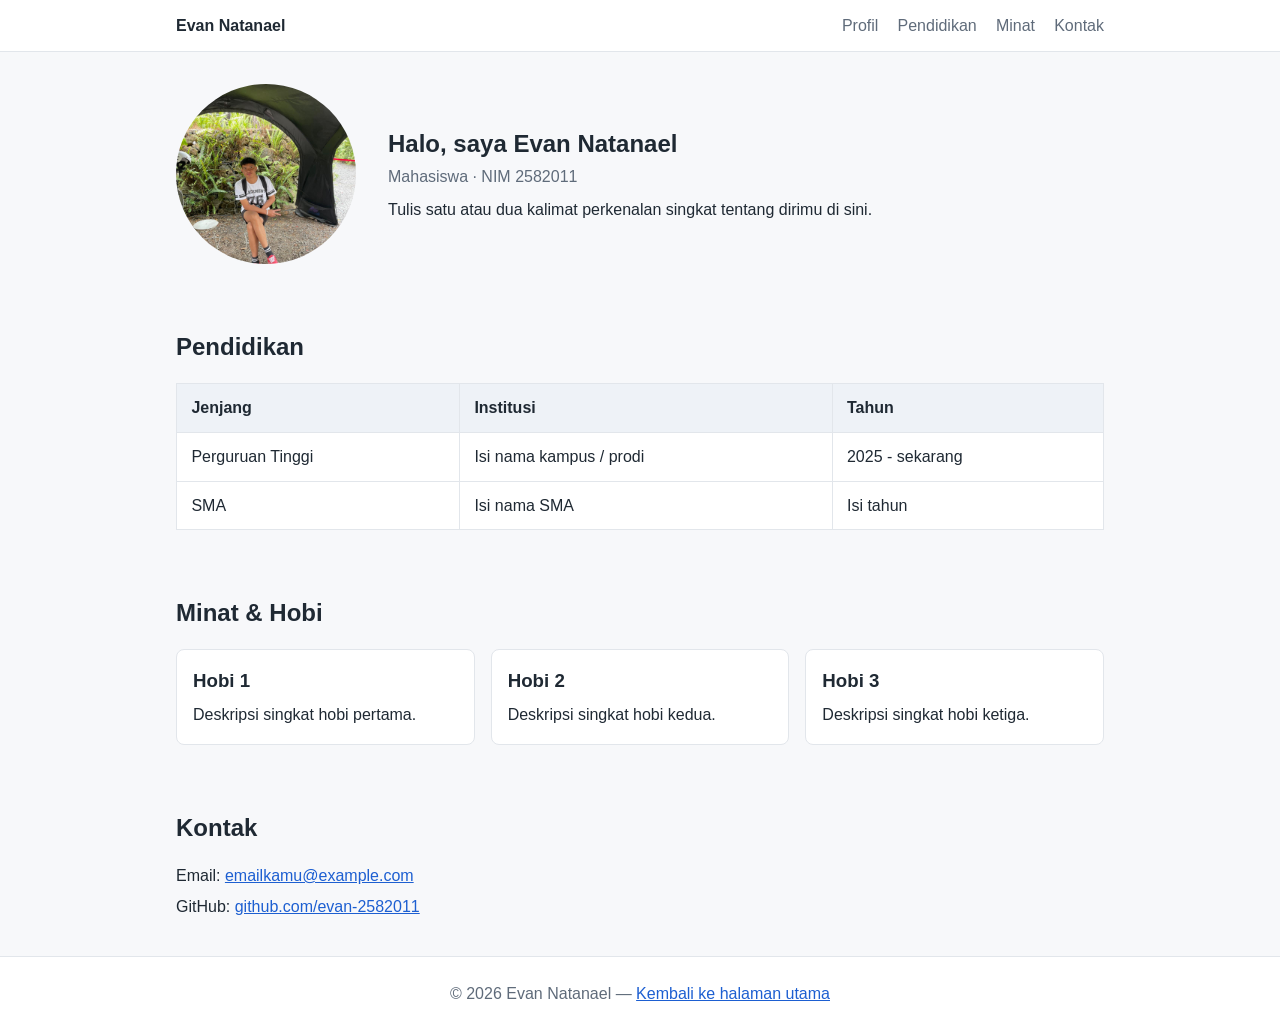
==== AboutMe-responsive.html @ edb0015f "Add files via upload" ====
<!DOCTYPE html>
<html lang="id">
<head>
  <meta charset="UTF-8">
  <meta name="viewport" content="width=device-width, initial-scale=1.0">
  <title>About Me - Evan Natanael</title>
  <link rel="stylesheet" href="style.css">
</head>
<body>

  <header class="site-header">
    <nav class="nav">
      <a class="brand" href="index.html">Evan Natanael</a>
      <ul class="nav-links">
        <li><a href="#profil">Profil</a></li>
        <li><a href="#pendidikan">Pendidikan</a></li>
        <li><a href="#minat">Minat</a></li>
        <li><a href="#kontak">Kontak</a></li>
      </ul>
    </nav>
  </header>

  <main>
    <section class="hero" id="profil">
      <img class="photo" src="foto.jpg" alt="Foto Evan Natanael">
      <div class="hero-text">
        <h1>Halo, saya Evan Natanael</h1>
        <p class="subtitle">Mahasiswa &middot; NIM 2582011</p>
        <p>Tulis satu atau dua kalimat perkenalan singkat tentang dirimu di sini.</p>
      </div>
    </section>

    <section id="pendidikan">
      <h2>Pendidikan</h2>
      <table>
        <thead>
          <tr><th>Jenjang</th><th>Institusi</th><th>Tahun</th></tr>
        </thead>
        <tbody>
          <tr><td>Perguruan Tinggi</td><td>Isi nama kampus / prodi</td><td>2025 - sekarang</td></tr>
          <tr><td>SMA</td><td>Isi nama SMA</td><td>Isi tahun</td></tr>
        </tbody>
      </table>
    </section>

    <section id="minat">
      <h2>Minat &amp; Hobi</h2>
      <div class="cards">
        <article class="card">
          <h3>Hobi 1</h3>
          <p>Deskripsi singkat hobi pertama.</p>
        </article>
        <article class="card">
          <h3>Hobi 2</h3>
          <p>Deskripsi singkat hobi kedua.</p>
        </article>
        <article class="card">
          <h3>Hobi 3</h3>
          <p>Deskripsi singkat hobi ketiga.</p>
        </article>
      </div>
    </section>

    <section id="kontak">
      <h2>Kontak</h2>
      <ul class="contact">
        <li>Email: <a href="mailto:emailkamu@example.com">emailkamu@example.com</a></li>
        <li>GitHub: <a href="https://github.com/evan-2582011">github.com/evan-2582011</a></li>
      </ul>
    </section>
  </main>

  <footer class="site-footer">
    <p>&copy; 2026 Evan Natanael &mdash; <a href="index.html">Kembali ke halaman utama</a></p>
  </footer>

</body>
</html>
---- style.css ----
/* ===== Reset & dasar ===== */
* { box-sizing: border-box; margin: 0; padding: 0; }

:root {
  --bg: #f7f8fa;
  --surface: #ffffff;
  --text: #1f2933;
  --muted: #5f6b7a;
  --accent: #1d5fd1;
  --border: #e2e6eb;
}

body {
  font-family: "Segoe UI", Arial, sans-serif;
  line-height: 1.6;
  color: var(--text);
  background: var(--bg);
}

a { color: var(--accent); }

/* ===== Header & navigasi ===== */
.site-header {
  background: var(--surface);
  border-bottom: 1px solid var(--border);
  position: sticky;
  top: 0;
  z-index: 10;
}

.nav {
  max-width: 960px;
  margin: 0 auto;
  padding: 0.8rem 1rem;
  display: flex;
  flex-wrap: wrap;
  align-items: center;
  justify-content: space-between;
  gap: 0.5rem;
}

.brand { font-weight: 700; text-decoration: none; color: var(--text); }

.nav-links { list-style: none; display: flex; gap: 1.2rem; }
.nav-links a { text-decoration: none; color: var(--muted); }
.nav-links a:hover { color: var(--accent); }

/* ===== Konten ===== */
main { max-width: 960px; margin: 0 auto; padding: 0 1rem; }
section { padding: 2rem 0; }
h2 { margin-bottom: 1rem; }

/* ===== Hero ===== */
.hero {
  display: flex;
  align-items: center;
  gap: 2rem;
}

.photo {
  width: 180px;
  height: 180px;
  border-radius: 50%;
  object-fit: cover;
  background: var(--border);
  flex-shrink: 0;
}

.subtitle { color: var(--muted); margin-bottom: 0.5rem; }

/* ===== Tabel ===== */
table {
  width: 100%;
  border-collapse: collapse;
  background: var(--surface);
}
th, td { padding: 0.7rem 0.9rem; border: 1px solid var(--border); text-align: left; }
th { background: #eef2f7; }

/* ===== Kartu ===== */
.cards {
  display: grid;
  grid-template-columns: repeat(3, 1fr);
  gap: 1rem;
}
.card {
  background: var(--surface);
  border: 1px solid var(--border);
  border-radius: 8px;
  padding: 1rem;
}
.card h3 { margin-bottom: 0.4rem; }

/* ===== Kontak & footer ===== */
.contact { list-style: none; }
.contact li { margin-bottom: 0.3rem; }

.site-footer {
  text-align: center;
  padding: 1.5rem 1rem;
  border-top: 1px solid var(--border);
  color: var(--muted);
  background: var(--surface);
}

/* ===== Responsive: tablet ===== */
@media (max-width: 768px) {
  .cards { grid-template-columns: repeat(2, 1fr); }
}

/* ===== Responsive: HP ===== */
@media (max-width: 600px) {
  .nav { flex-direction: column; align-items: flex-start; }
  .nav-links { gap: 0.9rem; flex-wrap: wrap; }

  .hero { flex-direction: column; text-align: center; }
  .photo { width: 140px; height: 140px; }

  .cards { grid-template-columns: 1fr; }

  th, td { padding: 0.5rem; font-size: 0.9rem; }
}
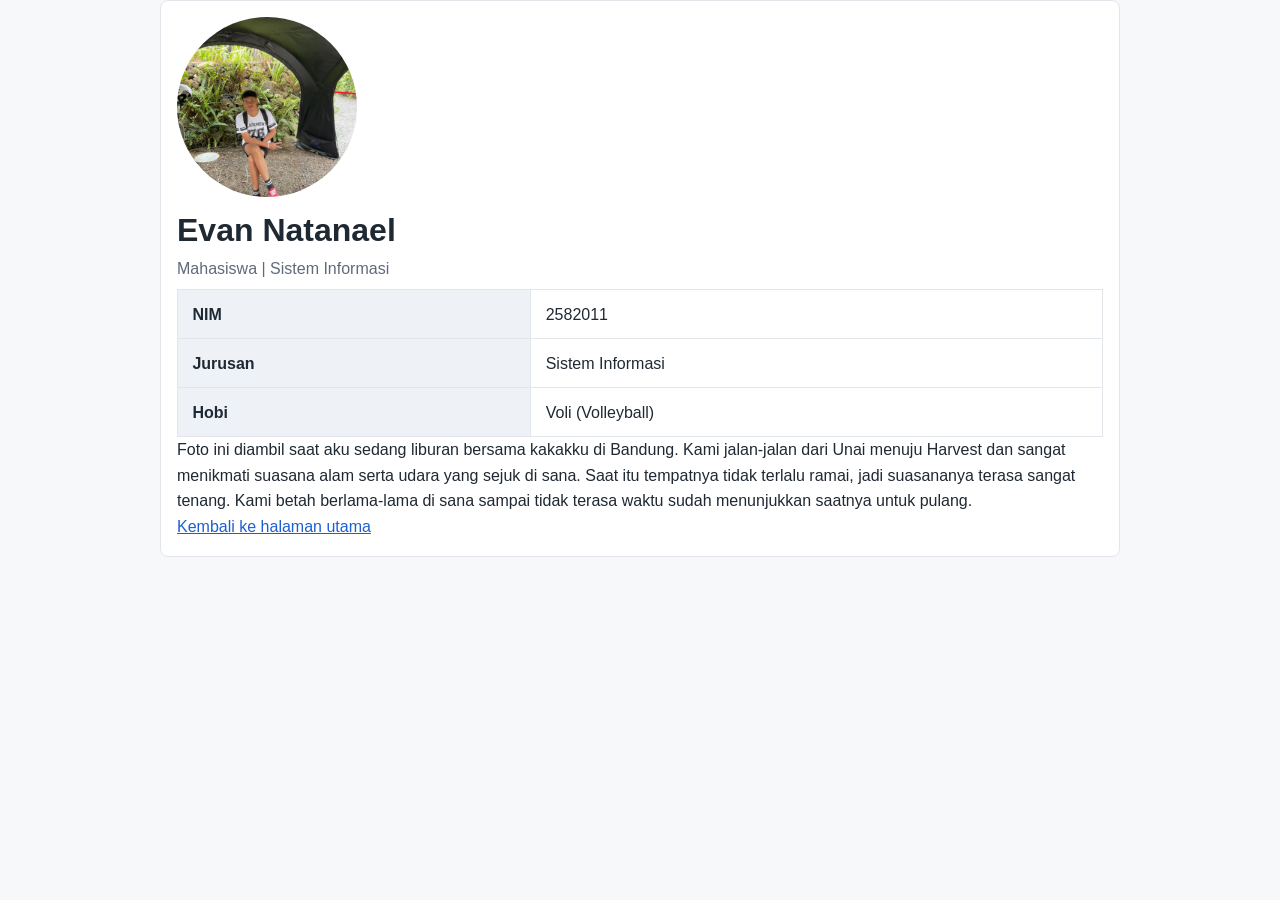
==== commit 11128a64: "html to AboutMe-responsive.html" ====
--- a/AboutMe-responsive.html
+++ b/AboutMe-responsive.html
@@ -8,71 +8,28 @@
 </head>
 <body>
 
-  <header class="site-header">
-    <nav class="nav">
-      <a class="brand" href="index.html">Evan Natanael</a>
-      <ul class="nav-links">
-        <li><a href="#profil">Profil</a></li>
-        <li><a href="#pendidikan">Pendidikan</a></li>
-        <li><a href="#minat">Minat</a></li>
-        <li><a href="#kontak">Kontak</a></li>
-      </ul>
-    </nav>
-  </header>
+  <main class="card">
+    <img class="photo" src="foto.jpg" alt="Foto Evan Natanael">
 
-  <main>
-    <section class="hero" id="profil">
-      <img class="photo" src="foto.jpg" alt="Foto Evan Natanael">
-      <div class="hero-text">
-        <h1>Halo, saya Evan Natanael</h1>
-        <p class="subtitle">Mahasiswa &middot; NIM 2582011</p>
-        <p>Tulis satu atau dua kalimat perkenalan singkat tentang dirimu di sini.</p>
-      </div>
-    </section>
+    <h1>Evan Natanael</h1>
+    <p class="subtitle">Mahasiswa | Sistem Informasi</p>
 
-    <section id="pendidikan">
-      <h2>Pendidikan</h2>
-      <table>
-        <thead>
-          <tr><th>Jenjang</th><th>Institusi</th><th>Tahun</th></tr>
-        </thead>
-        <tbody>
-          <tr><td>Perguruan Tinggi</td><td>Isi nama kampus / prodi</td><td>2025 - sekarang</td></tr>
-          <tr><td>SMA</td><td>Isi nama SMA</td><td>Isi tahun</td></tr>
-        </tbody>
-      </table>
-    </section>
+    <table>
+      <tr><th>NIM</th><td>2582011</td></tr>
+      <tr><th>Jurusan</th><td>Sistem Informasi</td></tr>
+      <tr><th>Hobi</th><td>Voli (Volleyball)</td></tr>
+    </table>
 
-    <section id="minat">
-      <h2>Minat &amp; Hobi</h2>
-      <div class="cards">
-        <article class="card">
-          <h3>Hobi 1</h3>
-          <p>Deskripsi singkat hobi pertama.</p>
-        </article>
-        <article class="card">
-          <h3>Hobi 2</h3>
-          <p>Deskripsi singkat hobi kedua.</p>
-        </article>
-        <article class="card">
-          <h3>Hobi 3</h3>
-          <p>Deskripsi singkat hobi ketiga.</p>
-        </article>
-      </div>
-    </section>
+    <p class="story">
+      Foto ini diambil saat aku sedang liburan bersama kakakku di Bandung.
+      Kami jalan-jalan dari Unai menuju Harvest dan sangat menikmati suasana
+      alam serta udara yang sejuk di sana. Saat itu tempatnya tidak terlalu
+      ramai, jadi suasananya terasa sangat tenang. Kami betah berlama-lama di
+      sana sampai tidak terasa waktu sudah menunjukkan saatnya untuk pulang.
+    </p>
 
-    <section id="kontak">
-      <h2>Kontak</h2>
-      <ul class="contact">
-        <li>Email: <a href="mailto:emailkamu@example.com">emailkamu@example.com</a></li>
-        <li>GitHub: <a href="https://github.com/evan-2582011">github.com/evan-2582011</a></li>
-      </ul>
-    </section>
+    <p class="back"><a href="index.html">Kembali ke halaman utama</a></p>
   </main>
-
-  <footer class="site-footer">
-    <p>&copy; 2026 Evan Natanael &mdash; <a href="index.html">Kembali ke halaman utama</a></p>
-  </footer>
 
 </body>
 </html>
